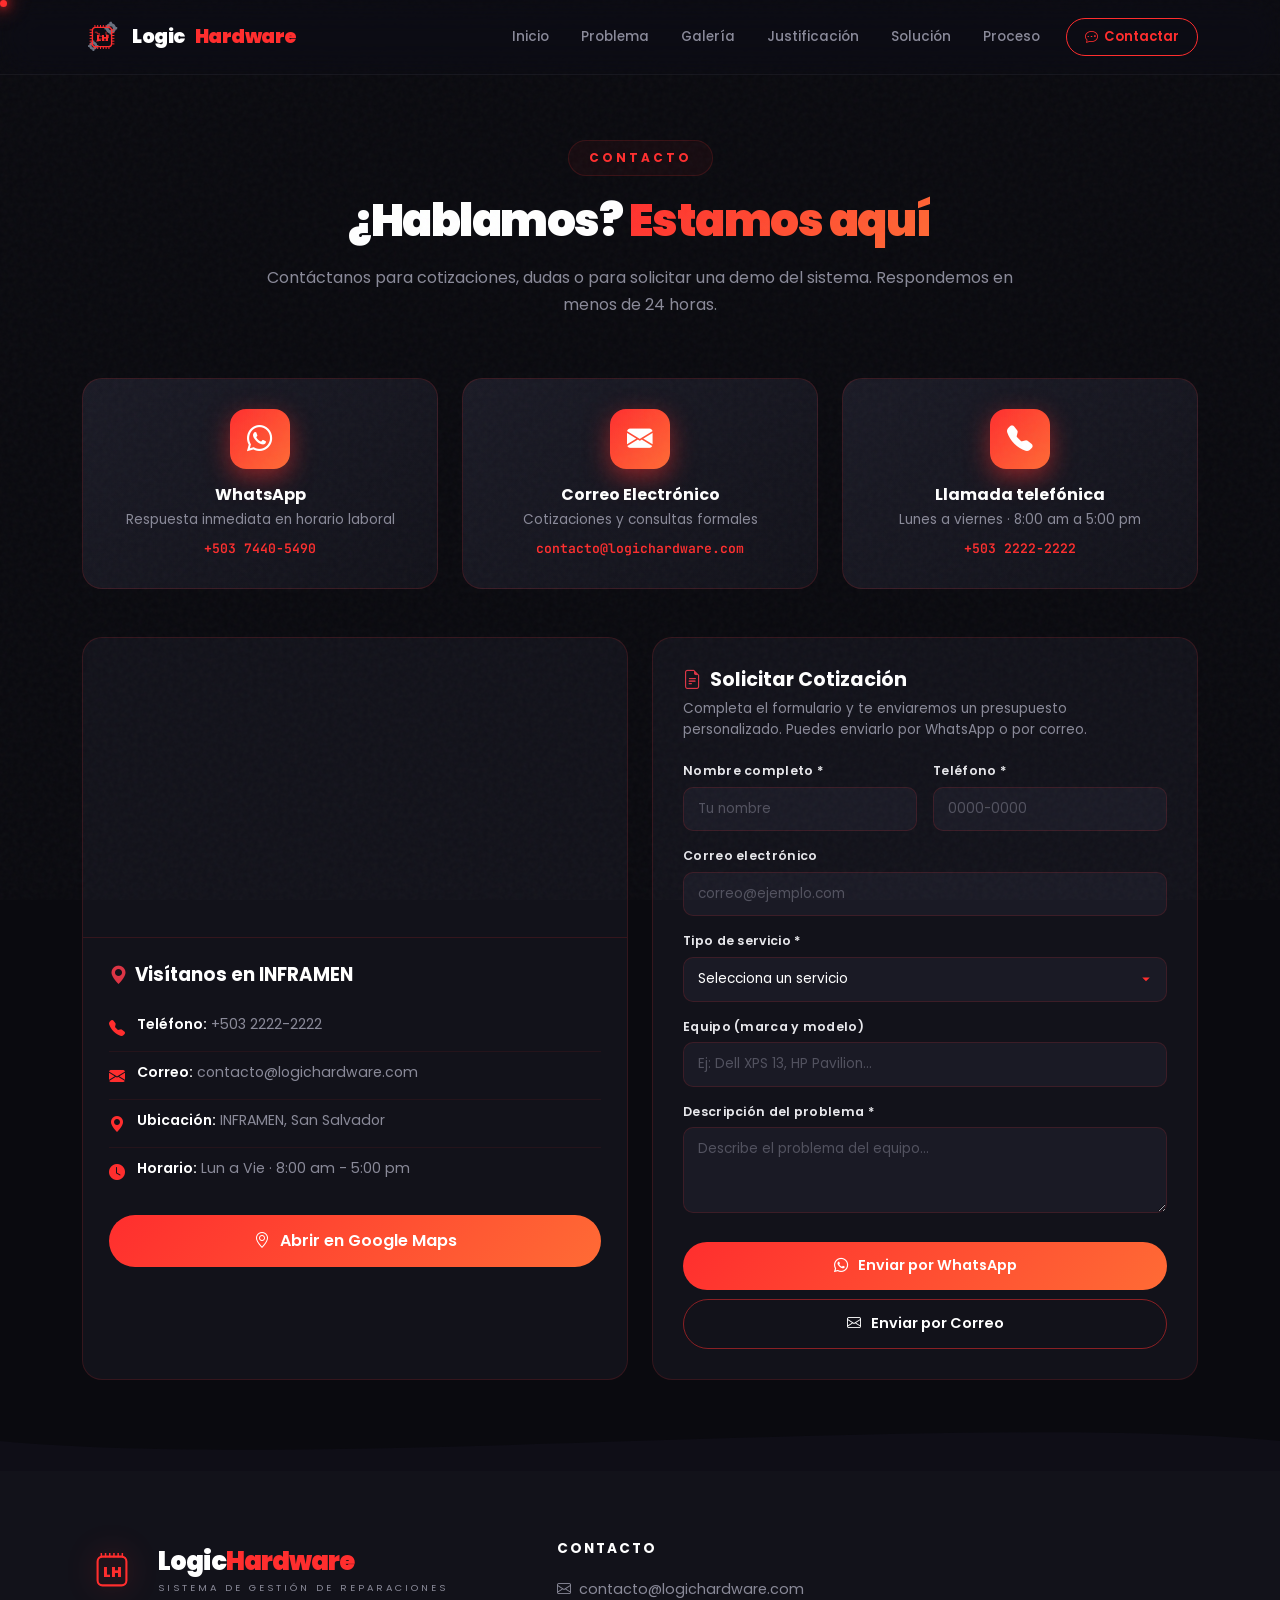
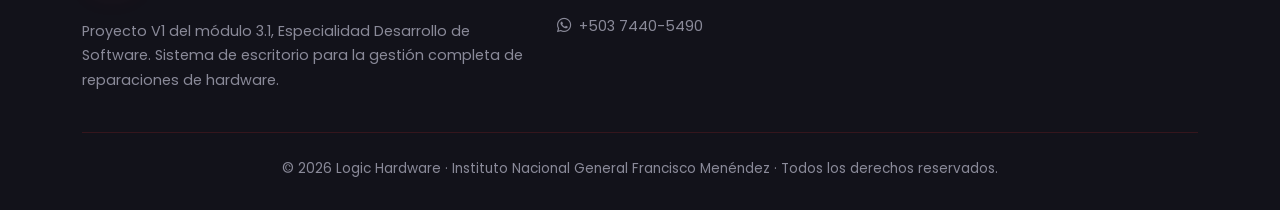
==== contacto.html @ 618adfdb "Add files via upload" ====
<!DOCTYPE html>
<html lang="es">
<head>
<meta charset="UTF-8">
<meta name="viewport" content="width=device-width, initial-scale=1.0">
<title>Contacto | Logic Hardware</title>
<link rel="icon" type="image/svg+xml" href="data:image/svg+xml,%3Csvg xmlns='http://www.w3.org/2000/svg' viewBox='0 0 100 100'%3E%3Crect width='100' height='100' rx='20' fill='%230a0a0f'/%3E%3Crect x='25' y='25' width='50' height='50' rx='8' fill='none' stroke='%23ff2e2e' stroke-width='3'/%3E%3Ctext x='50' y='58' text-anchor='middle' fill='%23ff2e2e' font-size='22' font-weight='900' font-family='Arial'%3ELH%3C/text%3E%3C/svg%3E">
<link href="https://cdn.jsdelivr.net/npm/bootstrap@5.3.3/dist/css/bootstrap.min.css" rel="stylesheet">
<link rel="stylesheet" href="https://cdn.jsdelivr.net/npm/bootstrap-icons@1.11.3/font/bootstrap-icons.css">
<link href="https://fonts.googleapis.com/css2?family=Poppins:wght@300;400;600;700;900&family=JetBrains+Mono:wght@400;700&display=swap" rel="stylesheet">
<link rel="stylesheet" href="style.css">
</head>
<body>

<div class="cursor-glow"></div><div class="cursor-dot"></div>
<div class="progress-bar-lh" id="progressBar"></div>
<div class="scroll-circle"><svg viewBox="0 0 50 50"><circle class="circle-bg" cx="25" cy="25" r="22"/><circle class="circle-progress" cx="25" cy="25" r="22"/></svg><div class="circle-text">0%</div></div>
<button class="back-to-top" aria-label="Volver arriba"><i class="bi bi-arrow-up"></i></button>

<!-- NAVBAR -->
<nav class="navbar navbar-expand-lg navbar-lh fixed-top" id="mainNav">
    <div class="container">
        <a class="navbar-brand" href="index.html">
            <svg class="logo-svg" viewBox="0 0 100 100">
                <g transform="translate(72,28)" fill="#6b7280"><circle cx="0" cy="0" r="13"/><rect x="-3" y="-16" width="6" height="6" rx="1"/><rect x="-3" y="10" width="6" height="6" rx="1"/><rect x="-16" y="-3" width="6" height="6" rx="1"/><rect x="10" y="-3" width="6" height="6" rx="1"/><circle cx="0" cy="0" r="5" fill="#12121a"/></g>
                <g transform="translate(28,72)" fill="#6b7280"><circle cx="0" cy="0" r="10"/><rect x="-2" y="-13" width="5" height="5" rx="1"/><rect x="-2" y="8" width="5" height="5" rx="1"/><rect x="-13" y="-2" width="5" height="5" rx="1"/><rect x="8" y="-2" width="5" height="5" rx="1"/><circle cx="0" cy="0" r="4" fill="#12121a"/></g>
                <rect x="26" y="26" width="48" height="48" rx="8" fill="none" stroke="#ff2e2e" stroke-width="3.5"/>
                <g fill="#ff2e2e"><rect x="31" y="20" width="2.5" height="7"/><rect x="38" y="20" width="2.5" height="7"/><rect x="45" y="20" width="2.5" height="7"/><rect x="52" y="20" width="2.5" height="7"/><rect x="59" y="20" width="2.5" height="7"/><rect x="66" y="20" width="2.5" height="7"/><rect x="31" y="73" width="2.5" height="7"/><rect x="38" y="73" width="2.5" height="7"/><rect x="45" y="73" width="2.5" height="7"/><rect x="52" y="73" width="2.5" height="7"/><rect x="59" y="73" width="2.5" height="7"/><rect x="66" y="73" width="2.5" height="7"/><rect x="19" y="31" width="7" height="2.5"/><rect x="19" y="38" width="7" height="2.5"/><rect x="19" y="45" width="7" height="2.5"/><rect x="19" y="52" width="7" height="2.5"/><rect x="19" y="59" width="7" height="2.5"/><rect x="19" y="66" width="7" height="2.5"/><rect x="74" y="31" width="7" height="2.5"/><rect x="74" y="38" width="7" height="2.5"/><rect x="74" y="45" width="7" height="2.5"/><rect x="74" y="52" width="7" height="2.5"/><rect x="74" y="59" width="7" height="2.5"/><rect x="74" y="66" width="7" height="2.5"/></g>
                <g stroke="#ff2e2e" stroke-width="1.8" fill="none" stroke-linecap="round"><path d="M 33 38 L 38 38 L 38 42 L 43 42"/><path d="M 43 42 L 43 48 L 50 48"/><path d="M 60 38 L 60 45 L 66 45 L 66 52"/><path d="M 36 60 L 42 60 L 42 55 L 48 55"/><path d="M 55 58 L 62 58 L 62 52"/></g>
                <text x="50" y="60" text-anchor="middle" fill="#ff2e2e" font-size="22" font-weight="900" font-family="Arial">LH</text>
            </svg>
            Logic<span>Hardware</span>
        </a>
        <button class="navbar-toggler border-0" type="button" data-bs-toggle="collapse" data-bs-target="#navMenu"><i class="bi bi-list text-white fs-3"></i></button>
        <div class="collapse navbar-collapse" id="navMenu">
            <ul class="navbar-nav ms-auto align-items-lg-center gap-1">
                <li class="nav-item"><a class="nav-link" href="index.html">Inicio</a></li>
                <li class="nav-item"><a class="nav-link" href="problema.html">Problema</a></li>
                <li class="nav-item"><a class="nav-link" href="galeria.html">Galería</a></li>
                <li class="nav-item"><a class="nav-link" href="justificacion.html">Justificación</a></li>
                <li class="nav-item"><a class="nav-link" href="solucion.html">Solución</a></li>
                <li class="nav-item"><a class="nav-link" href="proceso.html">Proceso</a></li>
                <li class="nav-item"><a class="nav-contact-btn active" href="contacto.html"><i class="bi bi-chat-dots"></i> Contactar</a></li>
            </ul>
        </div>
    </div>
</nav>

<!-- ================= CONTACTO ================= -->
<section class="section" id="contacto" style="padding-top: 60px;">
    <div class="container">
        <div class="section-header reveal">
            <span class="section-tag">Contacto</span>
            <h2 class="section-title">¿Hablamos? <span>Estamos aquí</span></h2>
            <p class="section-subtitle">Contáctanos para cotizaciones, dudas o para solicitar una demo del sistema. Respondemos en menos de 24 horas.</p>
        </div>

        <!-- Tarjetas de contacto -->
        <div class="row g-4 justify-content-center mb-5">
            <div class="col-md-6 col-lg-4 reveal">
                <a href="https://wa.me/50374405490?text=Hola,%20me%20interesa%20Logic%20Hardware" target="_blank" class="contact-card">
                    <div class="contact-icon"><i class="bi bi-whatsapp"></i></div>
                    <h5>WhatsApp</h5>
                    <p>Respuesta inmediata en horario laboral</p>
                    <div class="contact-value">+503 7440-5490</div>
                </a>
            </div>
            <div class="col-md-6 col-lg-4 reveal">
                <a href="mailto:contacto@logichardware.com?subject=Cotización%20Logic%20Hardware" class="contact-card">
                    <div class="contact-icon"><i class="bi bi-envelope-fill"></i></div>
                    <h5>Correo Electrónico</h5>
                    <p>Cotizaciones y consultas formales</p>
                    <div class="contact-value">contacto@logichardware.com</div>
                </a>
            </div>
            <div class="col-md-6 col-lg-4 reveal">
                <a href="tel:+50322222222" class="contact-card">
                    <div class="contact-icon"><i class="bi bi-telephone-fill"></i></div>
                    <h5>Llamada telefónica</h5>
                    <p>Lunes a viernes · 8:00 am a 5:00 pm</p>
                    <div class="contact-value">+503 2222-2222</div>
                </a>
            </div>
        </div>

        <!-- Mapa + Formulario -->
        <div class="row g-4">
            <!-- Mapa -->
            <div class="col-lg-6 reveal">
                <div class="map-card">
                    <div class="map-wrapper">
                        <iframe
                            src="https://maps.google.com/maps?q=INFRAMEN%20San%20Salvador&t=&z=16&ie=UTF8&iwloc=&output=embed"
                            loading="lazy"
                            referrerpolicy="no-referrer-when-downgrade"
                            title="Ubicación INFRAMEN">
                        </iframe>
                    </div>
                    <div class="map-info">
                        <h5><i class="bi bi-geo-alt-fill text-danger me-2"></i>Visítanos en INFRAMEN</h5>
                        <ul class="contact-info-list">
                            <li><i class="bi bi-telephone-fill"></i><span><strong>Teléfono:</strong> +503 2222-2222</span></li>
                            <li><i class="bi bi-envelope-fill"></i><span><strong>Correo:</strong> contacto@logichardware.com</span></li>
                            <li><i class="bi bi-geo-alt-fill"></i><span><strong>Ubicación:</strong> INFRAMEN, San Salvador</span></li>
                            <li><i class="bi bi-clock-fill"></i><span><strong>Horario:</strong> Lun a Vie · 8:00 am - 5:00 pm</span></li>
                        </ul>
                        <a href="https://maps.google.com/?q=INFRAMEN+San+Salvador" target="_blank" class="btn btn-lh-primary w-100 justify-content-center">
                            <i class="bi bi-geo-alt"></i> Abrir en Google Maps
                        </a>
                    </div>
                </div>
            </div>

            <!-- Formulario de cotización -->
            <div class="col-lg-6 reveal">
                <div class="quote-card">
                    <h5><i class="bi bi-file-earmark-text text-danger me-2"></i>Solicitar Cotización</h5>
                    <p class="quote-sub">Completa el formulario y te enviaremos un presupuesto personalizado. Puedes enviarlo por WhatsApp o por correo.</p>
                    <form id="quoteForm" class="quote-form" novalidate>
                        <div class="row g-3">
                            <div class="col-md-6">
                                <label for="qNombre">Nombre completo *</label>
                                <input type="text" id="qNombre" name="nombre" required placeholder="Tu nombre">
                            </div>
                            <div class="col-md-6">
                                <label for="qTel">Teléfono *</label>
                                <input type="tel" id="qTel" name="telefono" required placeholder="0000-0000">
                            </div>
                            <div class="col-12">
                                <label for="qCorreo">Correo electrónico</label>
                                <input type="email" id="qCorreo" name="correo" placeholder="correo@ejemplo.com">
                            </div>
                            <div class="col-12">
                                <label for="qServicio">Tipo de servicio *</label>
                                <select id="qServicio" name="servicio" required>
                                    <option value="">Selecciona un servicio</option>
                                    <option>Diagnóstico de equipo</option>
                                    <option>Reparación de laptop</option>
                                    <option>Reparación de PC de escritorio</option>
                                    <option>Mantenimiento preventivo</option>
                                    <option>Cambio de pieza / repuesto</option>
                                    <option>Recuperación de datos</option>
                                    <option>Instalación de software</option>
                                    <option>Otro</option>
                                </select>
                            </div>
                            <div class="col-12">
                                <label for="qEquipo">Equipo (marca y modelo)</label>
                                <input type="text" id="qEquipo" name="equipo" placeholder="Ej: Dell XPS 13, HP Pavilion...">
                            </div>
                            <div class="col-12">
                                <label for="qDesc">Descripción del problema *</label>
                                <textarea id="qDesc" name="descripcion" rows="3" required placeholder="Describe el problema del equipo..."></textarea>
                            </div>
                        </div>
                        <div class="quote-actions">
                            <button type="submit" class="btn btn-lh-primary justify-content-center">
                                <i class="bi bi-whatsapp"></i> Enviar por WhatsApp
                            </button>
                            <button type="button" class="btn btn-lh-outline justify-content-center" id="sendEmailBtn">
                                <i class="bi bi-envelope"></i> Enviar por Correo
                            </button>
                        </div>
                        <div class="form-success" id="formSuccess">
                            <i class="bi bi-check-circle-fill me-1"></i> ¡Abriendo tu aplicación para enviar la solicitud!
                        </div>
                    </form>
                </div>
            </div>
        </div>
    </div>
    <div class="section-divider">
        <svg viewBox="0 0 1440 60" preserveAspectRatio="none"><path fill="#0f0e17" d="M0,30 C360,60 1080,0 1440,30 L1440,60 L0,60 Z"/></svg>
    </div>
</section>

<!-- FOOTER -->
<footer>
    <div class="container">
        <div class="row g-4 mb-4">
            <div class="col-lg-5">
                <div class="footer-brand">
                    <svg viewBox="0 0 100 100"><rect x="26" y="26" width="48" height="48" rx="8" fill="none" stroke="#ff2e2e" stroke-width="3.5"/><g fill="#ff2e2e"><rect x="31" y="20" width="2.5" height="7"/><rect x="38" y="20" width="2.5" height="7"/><rect x="45" y="20" width="2.5" height="7"/><rect x="52" y="20" width="2.5" height="7"/><rect x="59" y="20" width="2.5" height="7"/><rect x="66" y="20" width="2.5" height="7"/></g><text x="50" y="60" text-anchor="middle" fill="#ff2e2e" font-size="22" font-weight="900" font-family="Arial">LH</text></svg>
                    <div><h4>Logic<span>Hardware</span></h4><div class="tagline">Sistema de Gestión de Reparaciones</div></div>
                </div>
                <p>Proyecto V1 del módulo 3.1, Especialidad Desarrollo de Software. Sistema de escritorio para la gestión completa de reparaciones de hardware.</p>
            </div>
            <div class="col-lg-3 col-md-6">
                <h6>Contacto</h6>
                <ul>
                    <li><i class="bi bi-envelope me-2"></i><a href="mailto:contacto@logichardware.com">contacto@logichardware.com</a></li>
                    <li><i class="bi bi-whatsapp me-2"></i><a href="https://wa.me/50374405490" target="_blank">+503 7440-5490</a></li>
                </ul>
            </div>
        </div>
        <div class="footer-bottom">© 2026 Logic Hardware · Instituto Nacional General Francisco Menéndez · Todos los derechos reservados.</div>
    </div>
</footer>

<script src="https://cdn.jsdelivr.net/npm/bootstrap@5.3.3/dist/js/bootstrap.bundle.min.js"></script>
<script src="script.js"></script>
</body>
</html>
---- style.css ----
/* ============ VARIABLES ============ */
:root {
    --lh-red: #ff2e2e;
    --lh-orange: #ff6b35;
    --lh-dark: #0a0a0f;
    --lh-dark-2: #12121a;
    --lh-dark-3: #1a1a25;
    --lh-text: #e8e8ec;
    --lh-text-dim: #8a8a99;
    --lh-border: rgba(255, 46, 46, .15);
}
* { font-family: 'Poppins', sans-serif; box-sizing: border-box; }
html { scroll-behavior: smooth; }
body {
    background-color: var(--lh-dark);
    color: var(--lh-text);
    overflow-x: hidden;
    padding-top: 80px;
    margin: 0;
    cursor: none;
}
::-webkit-scrollbar { width: 10px; }
::-webkit-scrollbar-track { background: var(--lh-dark); }
::-webkit-scrollbar-thumb { background: var(--lh-red); border-radius: 10px; }

body::after {
    content: '';
    position: fixed;
    inset: 0;
    pointer-events: none;
    z-index: 1;
    opacity: .035;
    background-image: url("data:image/svg+xml,%3Csvg viewBox='0 0 200 200' xmlns='http://www.w3.org/2000/svg'%3E%3Cfilter id='n'%3E%3CfeTurbulence type='fractalNoise' baseFrequency='0.9' numOctaves='4'/%3E%3C/filter%3E%3Crect width='100%25' height='100%25' filter='url(%23n)'/%3E%3C/svg%3E");
}

/* ============ CURSOR ============ */
.cursor-dot, .cursor-glow {
    position: fixed; top: 0; left: 0;
    pointer-events: none; z-index: 9999;
    border-radius: 50%; will-change: transform;
}
.cursor-dot { width: 7px; height: 7px; background: var(--lh-red); box-shadow: 0 0 10px var(--lh-red); }
.cursor-glow {
    width: 40px; height: 40px;
    background: radial-gradient(circle, rgba(255,46,46,.35), transparent 70%);
    filter: blur(8px);
    transition: transform .12s ease-out, width .3s, height .3s;
}
@media (max-width: 991px) { body { cursor: auto; } .cursor-dot, .cursor-glow { display: none; } }

/* ============ PRELOADER ============ */
.preloader {
    position: fixed; inset: 0;
    background: var(--lh-dark);
    z-index: 10000;
    display: flex; flex-direction: column;
    align-items: center; justify-content: center;
    transition: opacity .4s, visibility .4s;
}
.preloader.hidden { opacity: 0; visibility: hidden; }
.preloader-logo {
    width: 90px; height: 90px; margin-bottom: 24px;
    animation: preloaderPulse 1.5s ease-in-out infinite;
    filter: drop-shadow(0 0 20px rgba(255,46,46,.6));
}
@keyframes preloaderPulse { 0%,100% { transform: scale(1); } 50% { transform: scale(1.08); } }
.preloader-bar {
    width: 220px; height: 3px;
    background: rgba(255,255,255,.08);
    border-radius: 3px; overflow: hidden; position: relative;
}
.preloader-bar::after {
    content: ''; position: absolute; height: 100%; width: 45%;
    background: linear-gradient(90deg, var(--lh-red), var(--lh-orange));
    border-radius: 3px;
    animation: preloaderFill 1.4s ease-in-out infinite;
    box-shadow: 0 0 20px var(--lh-red);
}
@keyframes preloaderFill { 0% { transform: translateX(-100%); } 100% { transform: translateX(250%); } }
.preloader-text {
    color: var(--lh-text-dim); font-size: .7rem;
    letter-spacing: 4px; text-transform: uppercase;
    margin-top: 22px; font-weight: 500;
}

/* ============ BACK TO TOP ============ */
.back-to-top {
    position: fixed; bottom: 30px; right: 30px;
    width: 52px; height: 52px; border-radius: 50%;
    background: linear-gradient(135deg, var(--lh-red), var(--lh-orange));
    color: #fff; border: none;
    display: flex; align-items: center; justify-content: center;
    font-size: 1.2rem;
    opacity: 0; visibility: hidden; transform: translateY(20px);
    transition: all .4s cubic-bezier(.4, 0, .2, 1);
    z-index: 900;
    box-shadow: 0 10px 30px rgba(255, 46, 46, .5);
}
.back-to-top.visible { opacity: 1; visibility: visible; transform: translateY(0); }
.back-to-top:hover { transform: translateY(-5px) scale(1.1); box-shadow: 0 15px 40px rgba(255, 46, 46, .8); }

/* ============ SCROLL CIRCLE ============ */
.scroll-circle {
    position: fixed; bottom: 30px; right: 100px;
    width: 52px; height: 52px;
    z-index: 900; opacity: 0; transition: opacity .4s;
    pointer-events: none;
}
.scroll-circle.visible { opacity: 1; }
.scroll-circle svg { transform: rotate(-90deg); width: 100%; height: 100%; }
.scroll-circle .circle-bg { fill: none; stroke: rgba(255, 46, 46, .18); stroke-width: 3; }
.scroll-circle .circle-progress {
    fill: none; stroke: var(--lh-red); stroke-width: 3;
    stroke-linecap: round;
    filter: drop-shadow(0 0 4px var(--lh-red));
    transition: stroke-dashoffset .1s;
}
.scroll-circle .circle-text {
    position: absolute; inset: 0;
    display: flex; align-items: center; justify-content: center;
    font-size: .62rem; font-weight: 700; color: var(--lh-red);
}

/* ============ PROGRESS BAR TOP ============ */
.progress-bar-lh {
    position: fixed; top: 0; left: 0; height: 3px;
    background: linear-gradient(90deg, var(--lh-red), var(--lh-orange));
    z-index: 2000; width: 0%;
    transition: width .1s;
    box-shadow: 0 0 15px var(--lh-red);
}

/* ============ NAVBAR ============ */
.navbar-lh {
    background: rgba(18, 18, 26, 0.15) !important;
    backdrop-filter: blur(18px) saturate(180%);
    -webkit-backdrop-filter: blur(18px) saturate(180%);
    border-bottom: 1px solid rgba(255, 255, 255, 0.05);
    padding: 12px 0;
    transition: all 0.3s ease;
}
.navbar-lh.scrolled {
    background: rgba(10, 10, 15, 0.55) !important;
    backdrop-filter: blur(24px) saturate(200%);
    -webkit-backdrop-filter: blur(24px) saturate(200%);
    box-shadow: 0 10px 40px rgba(255, 46, 46, 0.15);
    border-bottom: 1px solid rgba(255, 46, 46, 0.2);
}
.navbar-brand {
    color: #fff !important; font-weight: 900; font-size: 1.2rem;
    letter-spacing: -.5px;
    display: flex; align-items: center; gap: 10px;
    white-space: nowrap; text-decoration: none;
}
.navbar-brand span { color: var(--lh-red); }
.navbar-brand .logo-svg { width: 40px; height: 40px; flex-shrink: 0; }
.navbar-lh .navbar-nav { align-items: center; }
.navbar-lh .nav-link {
    color: var(--lh-text-dim) !important;
    font-weight: 500; font-size: .85rem;
    padding: 8px 14px !important;
    border-radius: 20px;
    transition: all .3s; white-space: nowrap;
    line-height: 1.2; text-decoration: none;
}
.navbar-lh .nav-link:hover,
.navbar-lh .nav-link.active { color: #fff !important; background: var(--lh-red); }
.nav-contact-btn {
    background: transparent;
    color: var(--lh-red) !important;
    border: 1.5px solid var(--lh-red);
    padding: 8px 18px;
    border-radius: 50px;
    font-weight: 600;
    font-size: .82rem;
    transition: all .3s;
    text-decoration: none;
    display: inline-flex;
    align-items: center;
    gap: 6px;
    white-space: nowrap;
    margin-left: 8px;
}
.nav-contact-btn:hover { background: var(--lh-red); color: #fff !important; }

/* ============ BOTONES ============ */
.btn-lh-primary {
    background: linear-gradient(135deg, var(--lh-red), var(--lh-orange));
    color: #fff; border: none;
    padding: 14px 32px; border-radius: 50px;
    font-weight: 600; font-size: 1rem;
    transition: all .3s;
    display: inline-flex; align-items: center; gap: 10px;
    text-decoration: none; will-change: transform;
}
.btn-lh-primary:hover { box-shadow: 0 15px 40px rgba(255, 46, 46, .5); color: #fff; }
.btn-lh-outline {
    background: transparent; color: #fff;
    border: 1.5px solid rgba(255, 46, 46, .5);
    padding: 14px 32px; border-radius: 50px;
    font-weight: 600; font-size: 1rem;
    transition: all .3s;
    display: inline-flex; align-items: center; gap: 10px;
    text-decoration: none; will-change: transform;
}
.btn-lh-outline:hover { background: rgba(255, 46, 46, .1); border-color: var(--lh-red); color: #fff; }
.btn-lh-sm {
    background: rgba(255, 46, 46, .1);
    color: var(--lh-red);
    border: 1px solid var(--lh-border);
    padding: 10px 22px;
    border-radius: 50px;
    font-weight: 600; font-size: .85rem;
    transition: all .3s;
    display: inline-flex; align-items: center; gap: 8px;
    text-decoration: none;
}
.btn-lh-sm:hover { background: var(--lh-red); color: #fff; border-color: var(--lh-red); }

/* ============ HERO ============ */
.hero {
    min-height: 90vh;
    display: flex; align-items: center;
    position: relative;
    padding: 100px 0 80px;
    overflow: hidden;
    background:
        linear-gradient(135deg, rgba(10,10,15,.94) 0%, rgba(26,26,37,.90) 50%, rgba(15,14,23,.96) 100%),
        url('https://images.unsplash.com/photo-1518770660439-4636190af475?w=1920&q=80') center/cover no-repeat;
}
.hero::before {
    content: ''; position: absolute; inset: 0;
    background-image:
        linear-gradient(rgba(255,46,46,.05) 1px, transparent 1px),
        linear-gradient(90deg, rgba(255,46,46,.05) 1px, transparent 1px);
    background-size: 60px 60px; pointer-events: none;
}
.hero-bg-glow {
    position: absolute; width: 600px; height: 600px;
    border-radius: 50%; filter: blur(80px); pointer-events: none;
}
.hero-bg-glow.one { top: -200px; left: -200px; background: radial-gradient(circle, rgba(255,46,46,.25), transparent 70%); }
.hero-bg-glow.two { bottom: -200px; right: -200px; background: radial-gradient(circle, rgba(255,107,53,.15), transparent 70%); }
.hero-content { position: relative; z-index: 2; }
.hero-badge {
    display: inline-flex; align-items: center; gap: 8px;
    color: var(--lh-red); font-size: .78rem; font-weight: 700;
    letter-spacing: 2.5px; text-transform: uppercase;
    padding: 10px 22px;
    border: 1px solid var(--lh-border);
    border-radius: 30px;
    background: rgba(255, 46, 46, .08);
    margin-bottom: 30px;
}
.hero-badge::before {
    content: ''; width: 8px; height: 8px;
    background: var(--lh-red); border-radius: 50%;
    animation: pulseDot 2s infinite; flex-shrink: 0;
}
@keyframes pulseDot {
    0%,100% { transform: scale(1); box-shadow: 0 0 20px var(--lh-red); }
    50% { transform: scale(1.3); box-shadow: 0 0 30px var(--lh-red); }
}
.hero h1 {
    font-size: clamp(2.2rem, 5vw, 4rem);
    font-weight: 900; line-height: 1.08;
    letter-spacing: -2px; color: #fff; margin-bottom: 26px;
}
.hero h1 .text-gradient {
    background: linear-gradient(135deg, #ff2e2e, #ff6b35, #ff2e2e);
    background-size: 200% 200%;
    -webkit-background-clip: text;
    -webkit-text-fill-color: transparent;
    background-clip: text;
    animation: gradientShift 4s ease infinite;
}
@keyframes gradientShift { 0%,100% { background-position: 0% 50%; } 50% { background-position: 100% 50%; } }
.hero p.lead {
    color: var(--lh-text-dim); font-size: 1.1rem;
    max-width: 780px; margin: 0 auto 40px; line-height: 1.7;
}
.hero-stats {
    display: grid; grid-template-columns: repeat(3, 1fr);
    gap: 20px; margin: 0 auto 40px; max-width: 620px;
}
.hero-stat {
    background: rgba(18, 18, 26, .8);
    backdrop-filter: blur(10px);
    border: 1px solid var(--lh-border);
    border-radius: 18px; padding: 26px 18px;
    transition: all .4s; text-align: center;
}
.hero-stat:hover { border-color: var(--lh-red); transform: translateY(-5px); box-shadow: 0 15px 40px rgba(255, 46, 46, .2); }
.hero-stat .num { font-size: 2.2rem; font-weight: 900; color: var(--lh-red); line-height: 1; margin-bottom: 6px; }
.hero-stat .lbl { font-size: .8rem; color: var(--lh-text-dim); font-weight: 500; }

/* ============ SECTION ============ */
.section { padding: 90px 0; position: relative; }
.section-header { text-align: center; margin-bottom: 60px; }
.section-tag {
    display: inline-block; color: var(--lh-red);
    font-size: .75rem; font-weight: 700;
    letter-spacing: 3px; text-transform: uppercase;
    padding: 8px 20px;
    border: 1px solid var(--lh-border);
    border-radius: 20px;
    background: rgba(255, 46, 46, .05);
    margin-bottom: 18px;
}
.section-title {
    font-size: clamp(1.8rem, 4vw, 2.8rem);
    font-weight: 900; color: #fff;
    letter-spacing: -1.5px; margin-bottom: 16px;
}
.section-title span {
    background: linear-gradient(135deg, var(--lh-red), var(--lh-orange));
    -webkit-background-clip: text;
    -webkit-text-fill-color: transparent;
    background-clip: text;
}
.section-subtitle { color: var(--lh-text-dim); max-width: 750px; margin: 0 auto; font-size: 1rem; line-height: 1.7; }

/* ============ SVG DIVIDER ============ */
.section-divider {
    position: absolute; bottom: -1px; left: 0; right: 0;
    line-height: 0; z-index: 2; pointer-events: none;
}
.section-divider svg { width: 100%; height: 60px; display: block; }

/* ============ CARDS BASE ============ */
.lh-card, .prob-card, .justif-card, .benefit-card, .process-step, .tech-item, .gallery-item, .contact-card, .mockup-card {
    will-change: transform;
    transform-style: preserve-3d;
    transition: transform .4s cubic-bezier(.4, 0, .2, 1), border-color .4s, box-shadow .4s;
}
.lh-card {
    background: var(--lh-dark-2);
    border: 1px solid var(--lh-border);
    border-radius: 20px; padding: 26px;
    height: 100%; position: relative; overflow: hidden;
}
.lh-card::before {
    content: ''; position: absolute; top: 0; left: 0;
    width: 100%; height: 3px;
    background: linear-gradient(90deg, var(--lh-red), var(--lh-orange));
    transform: scaleX(0); transform-origin: left;
    transition: transform .4s;
}
.lh-card:hover::before { transform: scaleX(1); }
.lh-card:hover { border-color: rgba(255, 46, 46, .4); box-shadow: 0 20px 50px rgba(255, 46, 46, .15); }
.lh-card h5 { color: #fff; font-weight: 700; font-size: 1.05rem; margin-bottom: 10px; }
.lh-card p { color: var(--lh-text-dim); font-size: .88rem; line-height: 1.6; margin-bottom: 0; }

/* ============ PROBLEMA ============ */
.prob-card {
    background: linear-gradient(145deg, var(--lh-dark-3), var(--lh-dark-2));
    border: 1px solid var(--lh-border);
    border-radius: 20px; overflow: hidden;
    height: 100%; display: flex; flex-direction: column;
}
.prob-card:hover { border-color: var(--lh-red); box-shadow: 0 20px 50px rgba(255, 46, 46, .25); }
.prob-card .prob-img { width: 100%; height: 200px; overflow: hidden; position: relative; background: var(--lh-dark-3); flex-shrink: 0; }
.prob-card .prob-img img { width: 100%; height: 100%; object-fit: cover; transition: transform .7s; filter: brightness(.7) saturate(.9); }
.prob-card:hover .prob-img img { transform: scale(1.12); filter: brightness(.9) saturate(1.1); }
.prob-card .prob-img::after { content: ''; position: absolute; inset: 0; background: linear-gradient(to bottom, rgba(18,18,26,.3) 0%, transparent 30%, rgba(18,18,26,.9) 100%); pointer-events: none; z-index: 1; }
.prob-card .prob-icon-float {
    position: absolute; bottom: 16px; left: 20px;
    width: 48px; height: 48px; border-radius: 14px;
    background: linear-gradient(135deg, var(--lh-red), var(--lh-orange));
    display: flex; align-items: center; justify-content: center;
    color: #fff; font-size: 1.3rem;
    box-shadow: 0 8px 25px rgba(255, 46, 46, .6);
    z-index: 3;
}
.prob-card .prob-num {
    position: absolute; top: 16px; right: 22px;
    font-size: 2.6rem; font-weight: 900;
    color: rgba(255, 255, 255, .35); line-height: 1; z-index: 3;
    text-shadow: 0 2px 20px rgba(0,0,0,.6);
    transition: color .4s;
}
.prob-card:hover .prob-num { color: rgba(255, 46, 46, .8); }
.prob-card .prob-body { padding: 24px 26px 28px; flex-grow: 1; }
.prob-card h5 { color: #fff; font-size: 1.1rem; font-weight: 700; margin-bottom: 10px; }
.prob-card p { color: var(--lh-text-dim); font-size: .88rem; margin-bottom: 0; line-height: 1.6; }

/* ============ GALERÍA ============ */
.gallery-item {
    position: relative; border-radius: 20px; overflow: hidden;
    border: 1px solid var(--lh-border);
    aspect-ratio: 4/3;
    box-shadow: 0 15px 40px rgba(0,0,0,.5);
}
.gallery-item img { width: 100%; height: 100%; object-fit: cover; transition: transform .8s; filter: brightness(.75) saturate(1.1); }
.gallery-item:hover { border-color: var(--lh-red); box-shadow: 0 25px 60px rgba(255,46,46,.3); }
.gallery-item:hover img { transform: scale(1.12); filter: brightness(1) saturate(1.2); }
.gallery-overlay {
    position: absolute; left: 0; right: 0; bottom: 0;
    padding: 24px;
    background: linear-gradient(to top, rgba(10,10,15,.95) 0%, rgba(10,10,15,.6) 60%, transparent 100%);
    transform: translateY(20%); transition: transform .5s;
    z-index: 2;
}
.gallery-item:hover .gallery-overlay { transform: translateY(0); }
.gallery-overlay i { color: var(--lh-red); font-size: 1.8rem; display: block; margin-bottom: 8px; }
.gallery-overlay h6 { color: #fff; font-weight: 700; font-size: 1rem; margin-bottom: 4px; }
.gallery-overlay p { color: var(--lh-text-dim); font-size: .82rem; margin: 0; }

/* ============ MOCKUP CARDS ============ */
.mockup-card {
    position: relative;
    border-radius: 20px;
    overflow: hidden;
    border: 1px solid var(--lh-border);
    background: var(--lh-dark-3);
    aspect-ratio: 16/10;
    box-shadow: 0 15px 40px rgba(0,0,0,.5);
    cursor: pointer;
}
.mockup-card:hover { border-color: var(--lh-red); box-shadow: 0 25px 60px rgba(255,46,46,.3); }
.mockup-window {
    position: absolute;
    inset: 12px;
    background: #0d0d14;
    border-radius: 10px;
    border: 1px solid rgba(255,255,255,.08);
    overflow: hidden;
    display: flex;
    flex-direction: column;
}
.mockup-titlebar {
    background: #1a1a25;
    height: 28px;
    display: flex;
    align-items: center;
    padding: 0 10px;
    gap: 6px;
    border-bottom: 1px solid rgba(255,255,255,.05);
    flex-shrink: 0;
}
.mockup-titlebar .dot { width: 10px; height: 10px; border-radius: 50%; }
.mockup-titlebar .dot.red { background: #ff5f56; }
.mockup-titlebar .dot.yellow { background: #ffbd2e; }
.mockup-titlebar .dot.green { background: #27c93f; }
.mockup-titlebar .ttl { color: #8a8a99; font-size: .55rem; margin-left: 6px; font-weight: 500; }
.mockup-body { flex: 1; display: flex; overflow: hidden; }
.mockup-sidebar {
    width: 26%;
    background: #12121a;
    border-right: 1px solid rgba(255,255,255,.05);
    padding: 8px 6px;
    display: flex;
    flex-direction: column;
    gap: 4px;
    flex-shrink: 0;
}
.mockup-sidebar .sb-logo {
    font-size: .5rem; color: var(--lh-red); font-weight: 900;
    text-align: center; padding: 4px 0 6px;
    border-bottom: 1px solid rgba(255,255,255,.05); margin-bottom: 4px;
}
.mockup-sidebar .sb-item {
    background: rgba(255,255,255,.03);
    color: #8a8a99; font-size: .45rem;
    padding: 5px 6px; border-radius: 4px; font-weight: 500;
}
.mockup-sidebar .sb-item.active { background: var(--lh-red); color: #fff; }
.mockup-main { flex: 1; padding: 8px; display: flex; flex-direction: column; gap: 5px; overflow: hidden; }
.mockup-h { color: #fff; font-size: .55rem; font-weight: 700; letter-spacing: .5px; }
.mockup-table {
    background: rgba(255,255,255,.02);
    border: 1px solid rgba(255,255,255,.05);
    border-radius: 4px; overflow: hidden;
}
.mockup-row {
    display: grid; grid-template-columns: 1fr 1fr 1fr;
    gap: 4px; padding: 4px 5px;
    font-size: .4rem; color: #8a8a99;
    border-bottom: 1px solid rgba(255,255,255,.03);
}
.mockup-row:last-child { border-bottom: none; }
.mockup-row.head { background: rgba(255,46,46,.1); color: var(--lh-red); font-weight: 700; }
.mockup-badge {
    display: inline-block;
    background: rgba(39, 201, 63, .2); color: #27c93f;
    padding: 1px 4px; border-radius: 3px;
    font-size: .38rem; font-weight: 700;
}
.mockup-badge.red { background: rgba(255,46,46,.2); color: var(--lh-red); }
.mockup-badge.orange { background: rgba(255,189,46,.2); color: #ffbd2e; }
.mockup-btn {
    background: var(--lh-red); color: #fff;
    font-size: .42rem; padding: 3px 6px;
    border-radius: 3px; text-align: center;
    display: inline-block; font-weight: 700; align-self: flex-start;
}
.mockup-stat-grid { display: grid; grid-template-columns: repeat(3, 1fr); gap: 4px; }
.mockup-stat-box {
    background: rgba(255,46,46,.08);
    border: 1px solid rgba(255,46,46,.2);
    border-radius: 4px; padding: 5px 3px; text-align: center;
}
.mockup-stat-box .n { color: var(--lh-red); font-size: .65rem; font-weight: 900; }
.mockup-stat-box .l { color: #8a8a99; font-size: .35rem; }
.mockup-label {
    position: absolute; bottom: 8px; left: 20px; z-index: 3;
    background: rgba(10,10,15,.85); backdrop-filter: blur(6px);
    color: #fff; font-size: .6rem; font-weight: 700;
    padding: 4px 10px; border-radius: 20px;
    border: 1px solid var(--lh-border);
}
.mockup-label i { color: var(--lh-red); margin-right: 4px; }

/* ============ CONTACTO ============ */
.contact-card {
    background: linear-gradient(145deg, var(--lh-dark-3), var(--lh-dark-2));
    border: 1px solid var(--lh-border);
    border-radius: 20px;
    padding: 30px 26px;
    height: 100%;
    text-align: center;
    text-decoration: none;
    color: inherit;
    display: flex;
    flex-direction: column;
    align-items: center;
    transition: all .4s;
}
.contact-card:hover {
    border-color: var(--lh-red);
    transform: translateY(-6px);
    box-shadow: 0 20px 50px rgba(255, 46, 46, .25);
    color: inherit;
}
.contact-card .contact-icon {
    width: 60px; height: 60px; border-radius: 16px;
    background: linear-gradient(135deg, var(--lh-red), var(--lh-orange));
    display: flex; align-items: center; justify-content: center;
    color: #fff; font-size: 1.6rem;
    margin-bottom: 16px;
    box-shadow: 0 8px 25px rgba(255, 46, 46, .5);
}
.contact-card h5 { color: #fff; font-size: 1rem; font-weight: 700; margin-bottom: 6px; }
.contact-card p { color: var(--lh-text-dim); font-size: .85rem; margin: 0; }
.contact-card .contact-value {
    color: var(--lh-red); font-weight: 600; font-size: .82rem;
    margin-top: 8px; font-family: 'JetBrains Mono', monospace;
}

/* ============ MAP + QUOTE FORM ============ */
.map-card {
    background: var(--lh-dark-2);
    border: 1px solid var(--lh-border);
    border-radius: 20px;
    overflow: hidden;
    height: 100%;
    display: flex;
    flex-direction: column;
}
.map-wrapper {
    position: relative;
    width: 100%;
    height: 300px;
    overflow: hidden;
    border-bottom: 1px solid var(--lh-border);
}
.map-wrapper iframe {
    width: 100%;
    height: 100%;
    border: 0;
    filter: invert(90%) hue-rotate(180deg) contrast(90%) brightness(95%);
    transition: filter .4s;
}
.map-card:hover .map-wrapper iframe {
    filter: invert(85%) hue-rotate(180deg) contrast(95%) brightness(100%);
}
.map-info { padding: 26px; }
.map-info h5 {
    color: #fff; font-weight: 700; font-size: 1.15rem;
    margin-bottom: 18px;
}
.contact-info-list {
    list-style: none; padding: 0; margin: 0 0 20px;
}
.contact-info-list li {
    display: flex; align-items: flex-start; gap: 12px;
    color: var(--lh-text-dim); font-size: .88rem;
    padding: 10px 0;
    border-bottom: 1px solid rgba(255,46,46,.08);
}
.contact-info-list li:last-child { border-bottom: none; }
.contact-info-list li i {
    color: var(--lh-red); font-size: 1rem;
    margin-top: 3px; flex-shrink: 0;
}
.contact-info-list li strong { color: #fff; font-weight: 600; }

.quote-card {
    background: var(--lh-dark-2);
    border: 1px solid var(--lh-border);
    border-radius: 20px;
    padding: 30px;
    height: 100%;
}
.quote-card h5 {
    color: #fff; font-weight: 700; font-size: 1.2rem;
    margin-bottom: 8px;
}
.quote-sub {
    color: var(--lh-text-dim); font-size: .85rem;
    margin-bottom: 22px;
}
.quote-form label {
    display: block;
    color: var(--lh-text);
    font-size: .78rem;
    font-weight: 600;
    margin-bottom: 6px;
    letter-spacing: .3px;
}
.quote-form input,
.quote-form select,
.quote-form textarea {
    width: 100%;
    background: var(--lh-dark-3);
    border: 1px solid var(--lh-border);
    color: #fff;
    padding: 11px 14px;
    border-radius: 10px;
    font-size: .85rem;
    font-family: inherit;
    transition: all .3s;
    outline: none;
}
.quote-form input:focus,
.quote-form select:focus,
.quote-form textarea:focus {
    border-color: var(--lh-red);
    box-shadow: 0 0 0 3px rgba(255,46,46,.15);
}
.quote-form input::placeholder,
.quote-form textarea::placeholder { color: rgba(138,138,153,.5); }
.quote-form select {
    appearance: none;
    -webkit-appearance: none;
    background-image: url("data:image/svg+xml,%3Csvg xmlns='http://www.w3.org/2000/svg' width='12' height='12' viewBox='0 0 16 16'%3E%3Cpath fill='%23ff2e2e' d='M8 11L3 6h10z'/%3E%3C/svg%3E");
    background-repeat: no-repeat;
    background-position: right 14px center;
    padding-right: 34px;
    cursor: pointer;
}
.quote-form select option { background: var(--lh-dark-3); color: #fff; }
.quote-form textarea { resize: vertical; min-height: 80px; }
.quote-actions {
    display: flex; flex-direction: column; gap: 10px;
    margin-top: 22px;
}
.quote-actions .btn-lh-primary,
.quote-actions .btn-lh-outline {
    justify-content: center;
    padding: 13px 22px;
    font-size: .9rem;
    width: 100%;
}
.form-success {
    display: none;
    background: rgba(39,201,63,.1);
    border: 1px solid rgba(39,201,63,.3);
    color: #27c93f;
    padding: 12px 16px;
    border-radius: 10px;
    font-size: .85rem;
    margin-top: 14px;
    text-align: center;
}
.form-success.show { display: block; }

/* ============ REQUISITOS ============ */
.req-item {
    display: flex; align-items: center; gap: 14px;
    background: var(--lh-dark-2);
    border: 1px solid var(--lh-border);
    border-radius: 14px;
    padding: 16px 20px;
    transition: all .3s;
    margin-bottom: 10px;
}
.req-item:hover { border-color: var(--lh-red); transform: translateX(6px); }
.req-item .req-icon {
    width: 42px; height: 42px; border-radius: 12px;
    background: linear-gradient(135deg, rgba(255,46,46,.15), rgba(255,107,53,.08));
    border: 1px solid var(--lh-border);
    display: flex; align-items: center; justify-content: center;
    color: var(--lh-red); font-size: 1.1rem; flex-shrink: 0;
}
.req-item .req-text { flex: 1; }
.req-item .req-text h6 { color: #fff; font-size: .92rem; font-weight: 700; margin-bottom: 2px; }
.req-item .req-text p { color: var(--lh-text-dim); font-size: .78rem; margin: 0; }
.req-item .req-badge {
    background: rgba(255, 46, 46, .15);
    color: var(--lh-red);
    border: 1px solid var(--lh-border);
    padding: 4px 10px;
    border-radius: 20px;
    font-size: .7rem; font-weight: 600; white-space: nowrap;
}

/* ============ RESUMEN CARDS ============ */
.summary-card {
    background: linear-gradient(145deg, var(--lh-dark-3), var(--lh-dark-2));
    border: 1px solid var(--lh-border);
    border-radius: 20px;
    overflow: hidden;
    height: 100%;
    display: flex;
    flex-direction: column;
    transition: all .4s;
}
.summary-card:hover { border-color: var(--lh-red); box-shadow: 0 20px 50px rgba(255, 46, 46, .25); }
.summary-card .summary-img {
    width: 100%; height: 180px; overflow: hidden; position: relative; flex-shrink: 0;
}
.summary-card .summary-img img { width: 100%; height: 100%; object-fit: cover; transition: transform .7s; filter: brightness(.65) saturate(1.1); }
.summary-card:hover .summary-img img { transform: scale(1.1); filter: brightness(.85) saturate(1.2); }
.summary-card .summary-img::after { content: ''; position: absolute; inset: 0; background: linear-gradient(to bottom, rgba(18,18,26,.2) 0%, transparent 30%, rgba(18,18,26,.95) 100%); pointer-events: none; z-index: 1; }
.summary-card .summary-icon-float {
    position: absolute; bottom: 14px; left: 20px;
    width: 46px; height: 46px; border-radius: 13px;
    background: linear-gradient(135deg, var(--lh-red), var(--lh-orange));
    display: flex; align-items: center; justify-content: center;
    color: #fff; font-size: 1.2rem;
    box-shadow: 0 8px 25px rgba(255, 46, 46, .6);
    z-index: 3;
}
.summary-card .summary-num {
    position: absolute; top: 14px; right: 20px;
    font-size: 2.2rem; font-weight: 900;
    color: rgba(255, 255, 255, .35);
    line-height: 1; z-index: 3;
}
.summary-card .summary-body { padding: 22px 24px 24px; flex-grow: 1; display: flex; flex-direction: column; }
.summary-card h5 { color: #fff; font-size: 1.05rem; font-weight: 700; margin-bottom: 10px; }
.summary-card p { color: var(--lh-text-dim); font-size: .86rem; margin-bottom: 18px; line-height: 1.6; flex-grow: 1; }

/* ============ JUSTIFICACIÓN ============ */
.justif-card {
    background: linear-gradient(145deg, var(--lh-dark-3), var(--lh-dark-2));
    border: 1px solid var(--lh-border);
    border-radius: 20px; overflow: hidden;
    height: 100%; display: flex; flex-direction: column;
}
.justif-card:hover { border-color: var(--lh-red); box-shadow: 0 20px 50px rgba(255, 46, 46, .25); }
.justif-card .justif-img { width: 100%; height: 190px; overflow: hidden; position: relative; background: var(--lh-dark-3); flex-shrink: 0; }
.justif-card .justif-img img { width: 100%; height: 100%; object-fit: cover; transition: transform .7s; filter: brightness(.75) saturate(1.1); }
.justif-card:hover .justif-img img { transform: scale(1.12); filter: brightness(.95) saturate(1.25); }
.justif-card .justif-img::after { content: ''; position: absolute; inset: 0; background: linear-gradient(to bottom, rgba(18,18,26,.2) 0%, transparent 30%, rgba(18,18,26,.9) 100%); pointer-events: none; z-index: 1; }
.justif-card .justif-icon-float {
    position: absolute; bottom: 14px; left: 20px;
    width: 46px; height: 46px; border-radius: 13px;
    background: linear-gradient(135deg, var(--lh-red), var(--lh-orange));
    display: flex; align-items: center; justify-content: center;
    color: #fff; font-size: 1.25rem;
    box-shadow: 0 8px 25px rgba(255, 46, 46, .6);
    z-index: 3;
}
.justif-card .justif-body { padding: 22px 24px 26px; flex-grow: 1; }
.justif-card h5 { color: #fff; font-size: 1.05rem; font-weight: 700; margin-bottom: 10px; }
.justif-card p { color: var(--lh-text-dim); font-size: .88rem; margin-bottom: 0; line-height: 1.6; }

/* ============ SOLUTION BANNER ============ */
.solution-banner {
    position: relative;
    border-radius: 24px; overflow: hidden;
    border: 1px solid var(--lh-border);
    min-height: 350px;
    display: flex; align-items: center;
    box-shadow: 0 25px 60px rgba(0,0,0,.5);
}
.solution-banner img { position: absolute; inset: 0; width: 100%; height: 100%; object-fit: cover; filter: brightness(.45) saturate(1.1); }
.solution-banner::after { content: ''; position: absolute; inset: 0; background: linear-gradient(120deg, rgba(255,46,46,.4) 0%, transparent 55%); pointer-events: none; z-index: 1; }
.solution-banner-content { position: relative; z-index: 2; padding: 60px 50px; max-width: 660px; }
.solution-banner-content h3 { font-size: clamp(1.6rem, 3.5vw, 2.4rem); line-height: 1.15; letter-spacing: -1px; margin-bottom: 16px; font-weight: 900; }
.solution-banner-content p { color: rgba(232,232,236,.9); font-size: 1rem; line-height: 1.6; }

/* ============ OBJETIVO ============ */
.objective-card {
    background: linear-gradient(145deg, var(--lh-dark-3), var(--lh-dark-2));
    border: 1px solid var(--lh-border);
    border-radius: 20px; overflow: hidden;
    display: flex; flex-direction: column; position: relative;
}
.objective-card::before { content: ''; position: absolute; top: 0; left: 0; width: 100%; height: 3px; background: linear-gradient(90deg, var(--lh-red), var(--lh-orange)); z-index: 4; }
.objective-card:hover { border-color: var(--lh-red); box-shadow: 0 20px 50px rgba(255, 46, 46, .25); }
.objective-card .objective-img { width: 100%; height: 220px; overflow: hidden; position: relative; background: var(--lh-dark-3); flex-shrink: 0; }
.objective-card .objective-img img { width: 100%; height: 100%; object-fit: cover; transition: transform .7s; filter: brightness(.55) saturate(1.2); }
.objective-card:hover .objective-img img { transform: scale(1.1); filter: brightness(.75) saturate(1.3); }
.objective-card .objective-img::after { content: ''; position: absolute; inset: 0; background: linear-gradient(to bottom, rgba(18,18,26,.2) 0%, transparent 30%, rgba(18,18,26,.9) 100%); pointer-events: none; z-index: 1; }
.objective-card .objective-title-overlay { position: absolute; bottom: 20px; left: 24px; right: 24px; z-index: 3; display: flex; align-items: center; gap: 14px; }
.objective-card .obj-icon {
    width: 50px; height: 50px; border-radius: 14px;
    background: linear-gradient(135deg, var(--lh-red), var(--lh-orange));
    display: flex; align-items: center; justify-content: center;
    color: #fff; font-size: 1.4rem;
    box-shadow: 0 8px 25px rgba(255, 46, 46, .5);
    flex-shrink: 0;
}
.objective-card .objective-title-overlay h5 { color: #fff; font-size: 1.3rem; font-weight: 800; margin: 0; text-shadow: 0 2px 12px rgba(0,0,0,.7); }
.objective-card .objective-body { padding: 26px 28px 28px; }
.objective-card .objective-body p { color: var(--lh-text-dim); font-size: .95rem; line-height: 1.7; margin-bottom: 0; }

/* ============ BENEFICIARIOS ============ */
.benefit-card {
    background: linear-gradient(145deg, var(--lh-dark-3), var(--lh-dark-2));
    border: 1px solid var(--lh-border);
    border-radius: 16px; overflow: hidden;
    height: 100%; display: flex; flex-direction: column;
}
.benefit-card:hover { border-color: var(--lh-red); box-shadow: 0 15px 40px rgba(255, 46, 46, .25); }
.benefit-card .benefit-img { width: 100%; height: 120px; overflow: hidden; position: relative; background: var(--lh-dark-3); flex-shrink: 0; }
.benefit-card .benefit-img img { width: 100%; height: 100%; object-fit: cover; transition: transform .6s; filter: brightness(.7) saturate(1.1); }
.benefit-card:hover .benefit-img img { transform: scale(1.12); filter: brightness(.95) saturate(1.25); }
.benefit-card .benefit-img::after { content: ''; position: absolute; inset: 0; background: linear-gradient(to bottom, rgba(18,18,26,.2) 0%, rgba(18,18,26,.9) 100%); pointer-events: none; z-index: 1; }
.benefit-card .benefit-icon-float {
    position: absolute; bottom: 10px; left: 12px;
    width: 36px; height: 36px; border-radius: 10px;
    background: linear-gradient(135deg, var(--lh-red), var(--lh-orange));
    display: flex; align-items: center; justify-content: center;
    color: #fff; font-size: 1rem;
    box-shadow: 0 6px 18px rgba(255, 46, 46, .5);
    z-index: 3;
}
.benefit-card .benefit-body { padding: 16px 14px 18px; text-align: center; flex-grow: 1; }
.benefit-card h6 { color: #fff; font-size: .9rem; font-weight: 700; margin-bottom: 4px; }
.benefit-card p { color: var(--lh-text-dim); font-size: .76rem; margin-bottom: 0; }

/* ============ PROCESO ============ */
.process-step {
    background: linear-gradient(145deg, var(--lh-dark-3), var(--lh-dark-2));
    border: 1px solid var(--lh-border);
    border-radius: 18px; overflow: hidden;
    height: 100%; display: flex; flex-direction: column;
}
.process-step:hover { border-color: var(--lh-red); box-shadow: 0 15px 40px rgba(255, 46, 46, .25); }
.process-step .process-img { position: relative; width: 100%; height: 130px; overflow: hidden; background: var(--lh-dark-3); flex-shrink: 0; }
.process-step .process-img img { width: 100%; height: 100%; object-fit: cover; filter: brightness(.6) saturate(1.15); transition: transform .6s, filter .4s; }
.process-step:hover .process-img img { transform: scale(1.12); filter: brightness(.9) saturate(1.3); }
.process-step .process-img::after { content: ''; position: absolute; inset: 0; background: linear-gradient(to bottom, rgba(18,18,26,.2), rgba(18,18,26,.8)); pointer-events: none; z-index: 1; }
.process-step .process-num {
    position: absolute; top: 50%; left: 50%;
    transform: translate(-50%, -50%);
    width: 48px; height: 48px; border-radius: 50%;
    background: linear-gradient(135deg, var(--lh-red), var(--lh-orange));
    color: #fff; font-weight: 900; font-size: 1.2rem;
    display: flex; align-items: center; justify-content: center;
    box-shadow: 0 6px 22px rgba(255, 46, 46, .7), 0 0 0 4px rgba(18,18,26,.7);
    z-index: 3;
    border: 2px solid rgba(255,255,255,.15);
}
.process-step .process-body { padding: 16px 12px 18px; text-align: center; flex-grow: 1; }
.process-step h6 { color: #fff; font-size: .88rem; font-weight: 700; margin-bottom: 6px; }
.process-step p { color: var(--lh-text-dim); font-size: .74rem; margin-bottom: 0; line-height: 1.4; }

/* ============ TECH STACK ============ */
.tech-item {
    background: var(--lh-dark-2);
    border: 1px solid var(--lh-border);
    border-radius: 16px; padding: 24px 16px;
    text-align: center; height: 100%;
}
.tech-item:hover { border-color: var(--lh-red); box-shadow: 0 15px 40px rgba(255, 46, 46, .2); }
.tech-item .ico {
    width: 64px; height: 64px; margin: 0 auto 14px;
    border-radius: 50%;
    background: linear-gradient(135deg, rgba(255, 46, 46, .15), rgba(255, 107, 53, .1));
    border: 1px solid var(--lh-border);
    display: flex; align-items: center; justify-content: center;
    overflow: hidden; padding: 12px;
    transition: all .4s;
    color: var(--lh-red); font-size: 1.6rem;
}
.tech-item:hover .ico { background: linear-gradient(135deg, rgba(255, 46, 46, .25), rgba(255, 107, 53, .15)); transform: scale(1.1) rotate(-6deg); box-shadow: 0 10px 30px rgba(255, 46, 46, .3); }
.tech-item h6 { color: #fff; font-size: .9rem; font-weight: 700; margin-bottom: 4px; }
.tech-item p { color: var(--lh-text-dim); font-size: .74rem; margin-bottom: 0; }

/* ============ ACORDEÓN ============ */
.accordion-lh .accordion-item { background: var(--lh-dark-2); border: 1px solid var(--lh-border); border-radius: 16px !important; margin-bottom: 12px; overflow: hidden; }
.accordion-lh .accordion-button { background: var(--lh-dark-2); color: #fff; font-weight: 600; font-size: .95rem; padding: 20px 24px; box-shadow: none; border: none; }
.accordion-lh .accordion-button:not(.collapsed) { background: linear-gradient(135deg, rgba(255, 46, 46, .15), rgba(255, 107, 53, .05)); color: var(--lh-red); box-shadow: none; }
.accordion-lh .accordion-button::after { filter: invert(30%) sepia(90%) saturate(3000%) hue-rotate(345deg); }
.accordion-lh .accordion-body { background: var(--lh-dark-2); color: var(--lh-text-dim); padding: 24px; font-size: .9rem; line-height: 1.7; border-top: 1px solid var(--lh-border); }

/* ============ LIST GROUP ============ */
.list-group-lh .list-group-item {
    background: var(--lh-dark-2);
    border: 1px solid var(--lh-border);
    color: var(--lh-text-dim);
    padding: 14px 18px;
    font-size: .88rem;
    display: flex; align-items: center; gap: 12px;
    transition: all .3s;
    margin-bottom: 8px;
    border-radius: 12px !important;
}
.list-group-lh .list-group-item:hover { color: #fff; border-color: var(--lh-red); transform: translateX(6px); }
.list-group-lh .list-group-item i { color: var(--lh-red); font-size: 1rem; flex-shrink: 0; }
.list-group-lh .list-group-item i.bi-x-circle { color: var(--lh-text-dim); opacity: .6; }
.attr-badge {
    display: inline-block;
    font-size: .72rem;
    background: var(--lh-dark);
    border: 1px solid var(--lh-border);
    padding: 5px 12px;
    border-radius: 8px;
    color: var(--lh-text-dim);
    font-family: 'JetBrains Mono', monospace;
    margin: 3px;
}

/* ============ FOOTER ============ */
footer {
    background: var(--lh-dark-2);
    border-top: 1px solid var(--lh-border);
    padding: 70px 0 30px;
    position: relative; z-index: 1;
}
footer .footer-brand { display: flex; align-items: center; gap: 16px; margin-bottom: 18px; }
footer .footer-brand svg { width: 60px; height: 60px; filter: drop-shadow(0 0 15px rgba(255, 46, 46, .4)); }
footer .footer-brand h4 { color: #fff; font-weight: 900; font-size: 1.6rem; letter-spacing: -1px; margin-bottom: 4px; }
footer .footer-brand h4 span { color: var(--lh-red); }
footer .footer-brand .tagline { color: var(--lh-text-dim); font-size: .6rem; letter-spacing: 3px; text-transform: uppercase; }
footer p, footer li { color: var(--lh-text-dim); font-size: .9rem; line-height: 1.7; }
footer h6 { color: #fff; font-size: .85rem; font-weight: 700; letter-spacing: 2px; text-transform: uppercase; margin-bottom: 20px; }
footer ul { list-style: none; padding: 0; }
footer ul li { margin-bottom: 12px; transition: all .3s; }
footer ul li:hover { color: var(--lh-red); padding-left: 5px; }
footer ul li a { color: var(--lh-text-dim); text-decoration: none; transition: color .3s; }
footer ul li a:hover { color: var(--lh-red); }
.footer-bottom { border-top: 1px solid var(--lh-border); padding-top: 26px; text-align: center; color: var(--lh-text-dim); font-size: .85rem; }

/* ============ RESPONSIVE ============ */
@media (max-width: 991px) {
    body { padding-top: 70px; }
    .navbar-lh .navbar-nav { align-items: flex-start !important; padding-top: 15px; gap: 6px !important; }
    .navbar-lh .nav-link { padding: 10px 16px !important; width: 100%; }
    .nav-contact-btn { margin-left: 0; margin-top: 8px; }
}
@media (max-width: 768px) {
    .section { padding: 60px 0; }
    .hero { padding: 60px 0; min-height: 70vh; }
    .hero-stats { grid-template-columns: repeat(3, 1fr); gap: 12px; }
    .hero-stat { padding: 18px 12px; }
    .hero-stat .num { font-size: 1.6rem; }
    .navbar-brand { font-size: 1.05rem; }
    .navbar-brand .logo-svg { width: 34px; height: 34px; }
    .solution-banner-content { padding: 40px 24px; }
    .back-to-top { bottom: 20px; right: 20px; width: 46px; height: 46px; }
    .scroll-circle { display: none; }
    .map-wrapper { height: 240px; }
    .quote-card { padding: 22px; }
    .map-info { padding: 20px; }
}
@media (max-width: 480px) {
    .hero-stats { grid-template-columns: 1fr; }
    .quote-card { padding: 18px; }
}

/* ============ REVEAL ============ */
.reveal {
    opacity: 0;
    transform: translateY(40px);
    transition: all .8s cubic-bezier(.2, .8, .2, 1);
}
.reveal.visible { opacity: 1; transform: translateY(0); }
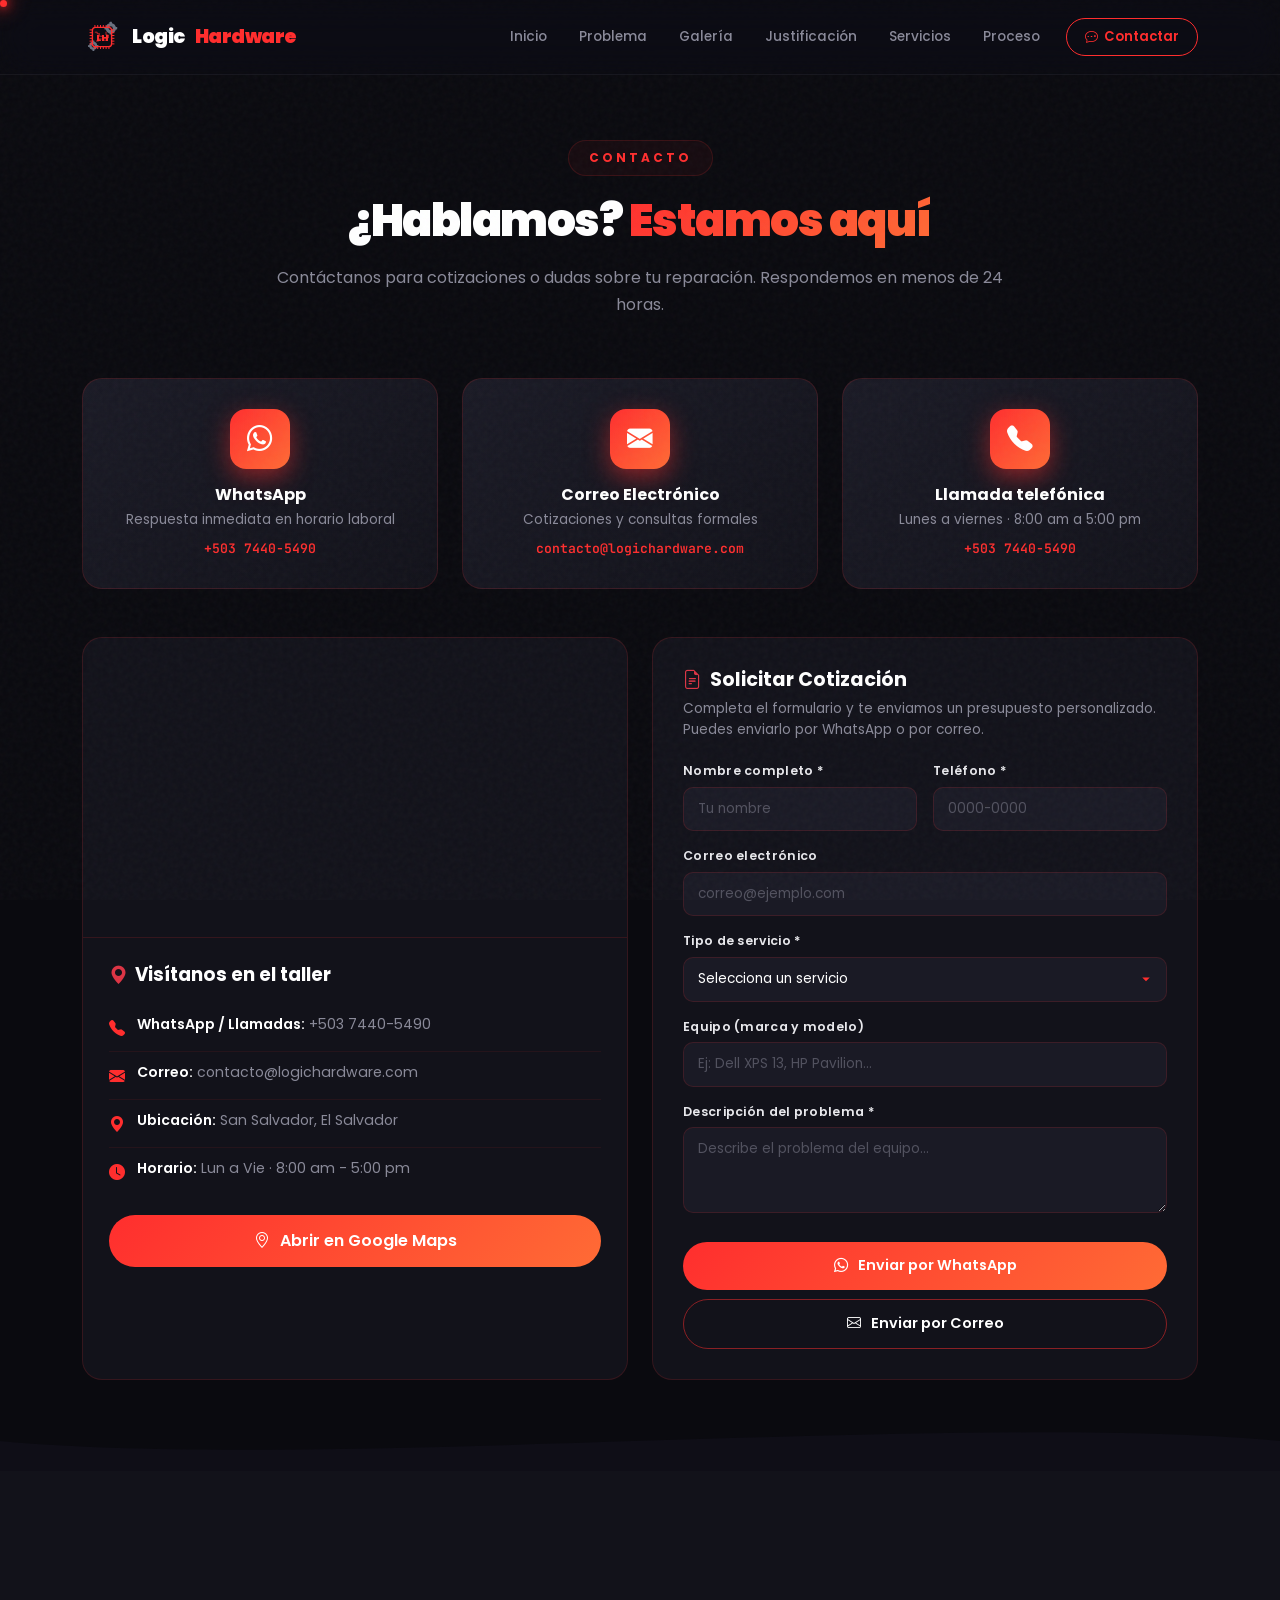
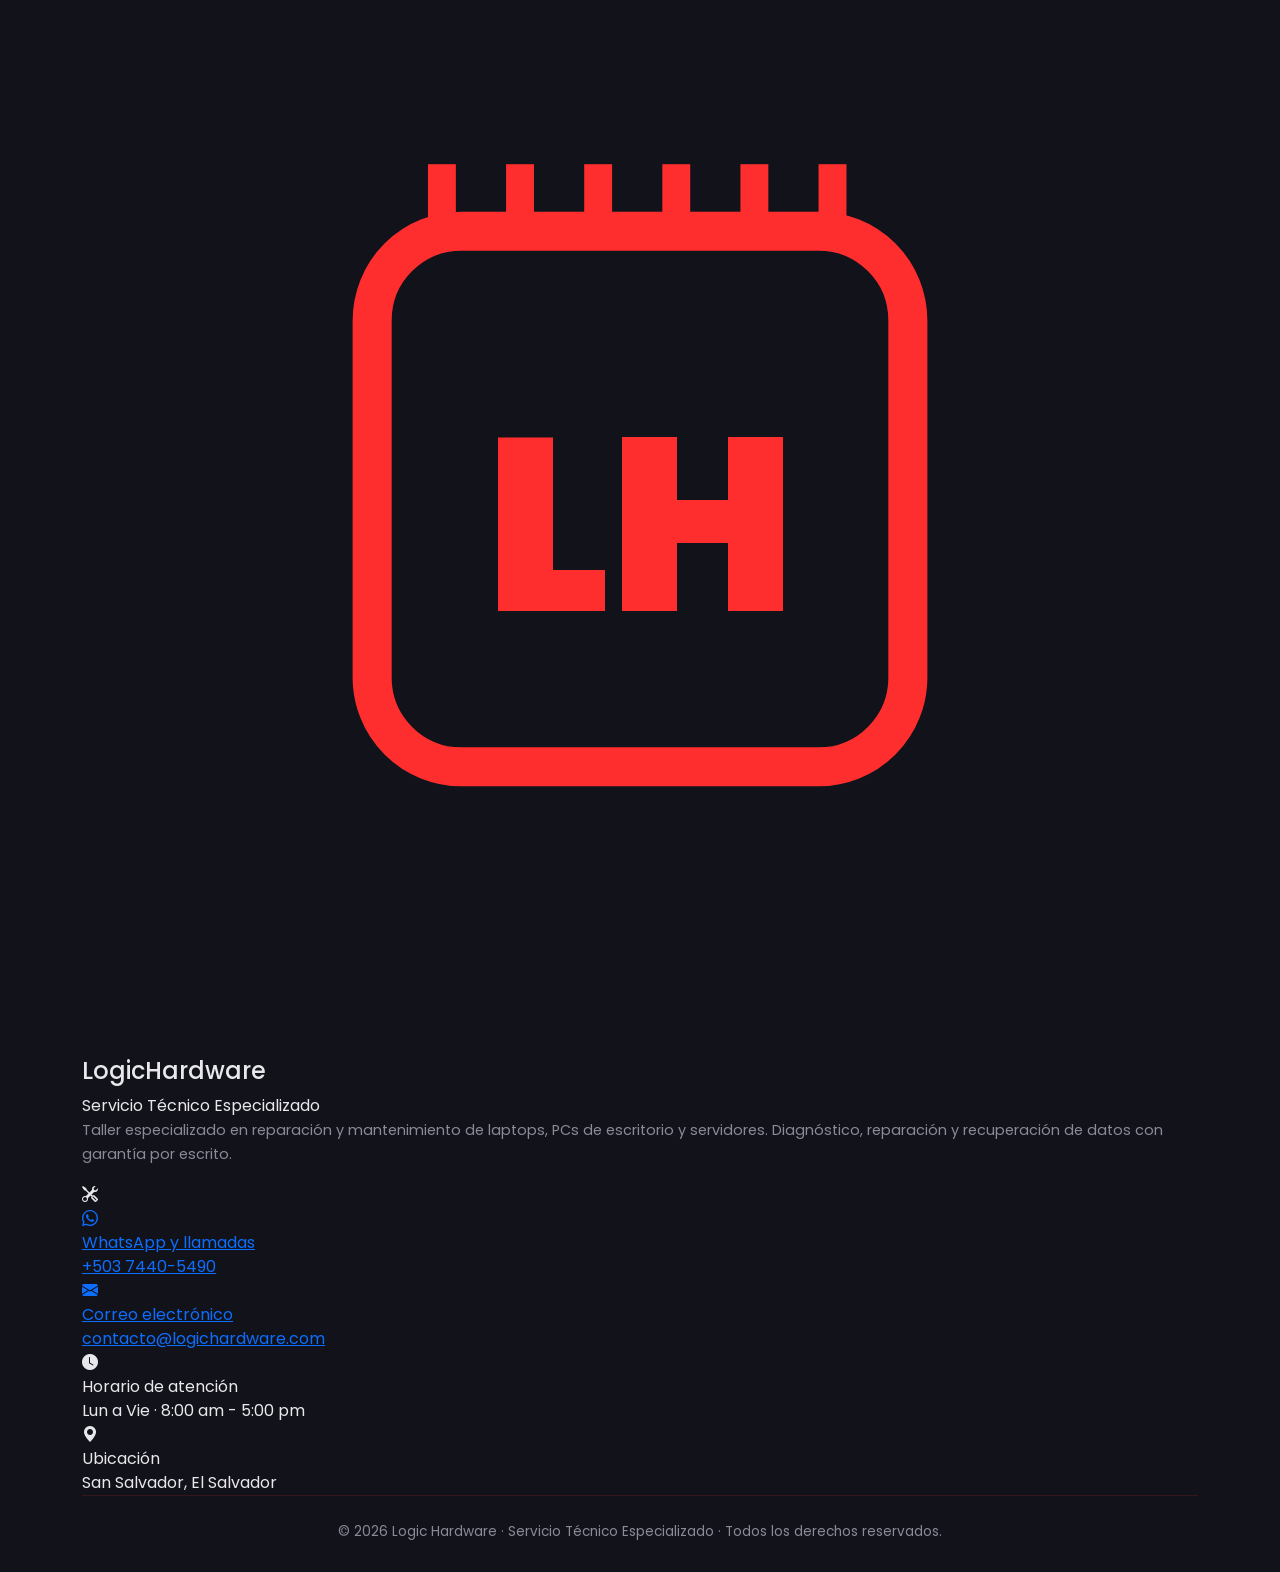
==== commit d74e408d: "Update fmt.Println message from 'Hello' to 'Goodbye'" ====
--- a/contacto.html
+++ b/contacto.html
@@ -17,7 +17,6 @@
 <div class="scroll-circle"><svg viewBox="0 0 50 50"><circle class="circle-bg" cx="25" cy="25" r="22"/><circle class="circle-progress" cx="25" cy="25" r="22"/></svg><div class="circle-text">0%</div></div>
 <button class="back-to-top" aria-label="Volver arriba"><i class="bi bi-arrow-up"></i></button>
 
-<!-- NAVBAR -->
 <nav class="navbar navbar-expand-lg navbar-lh fixed-top" id="mainNav">
     <div class="container">
         <a class="navbar-brand" href="index.html">
@@ -38,7 +37,7 @@
                 <li class="nav-item"><a class="nav-link" href="problema.html">Problema</a></li>
                 <li class="nav-item"><a class="nav-link" href="galeria.html">Galería</a></li>
                 <li class="nav-item"><a class="nav-link" href="justificacion.html">Justificación</a></li>
-                <li class="nav-item"><a class="nav-link" href="solucion.html">Solución</a></li>
+                <li class="nav-item"><a class="nav-link" href="solucion.html">Servicios</a></li>
                 <li class="nav-item"><a class="nav-link" href="proceso.html">Proceso</a></li>
                 <li class="nav-item"><a class="nav-contact-btn active" href="contacto.html"><i class="bi bi-chat-dots"></i> Contactar</a></li>
             </ul>
@@ -46,19 +45,17 @@
     </div>
 </nav>
 
-<!-- ================= CONTACTO ================= -->
 <section class="section" id="contacto" style="padding-top: 60px;">
     <div class="container">
         <div class="section-header reveal">
             <span class="section-tag">Contacto</span>
             <h2 class="section-title">¿Hablamos? <span>Estamos aquí</span></h2>
-            <p class="section-subtitle">Contáctanos para cotizaciones, dudas o para solicitar una demo del sistema. Respondemos en menos de 24 horas.</p>
-        </div>
-
-        <!-- Tarjetas de contacto -->
+            <p class="section-subtitle">Contáctanos para cotizaciones o dudas sobre tu reparación. Respondemos en menos de 24 horas.</p>
+        </div>
+
         <div class="row g-4 justify-content-center mb-5">
             <div class="col-md-6 col-lg-4 reveal">
-                <a href="https://wa.me/50374405490?text=Hola,%20me%20interesa%20Logic%20Hardware" target="_blank" class="contact-card">
+                <a href="https://wa.me/50374405490?text=Hola,%20necesito%20una%20cotización%20de%20reparación" target="_blank" class="contact-card">
                     <div class="contact-icon"><i class="bi bi-whatsapp"></i></div>
                     <h5>WhatsApp</h5>
                     <p>Respuesta inmediata en horario laboral</p>
@@ -66,7 +63,7 @@
                 </a>
             </div>
             <div class="col-md-6 col-lg-4 reveal">
-                <a href="mailto:contacto@logichardware.com?subject=Cotización%20Logic%20Hardware" class="contact-card">
+                <a href="mailto:contacto@logichardware.com?subject=Cotización%20de%20Reparación" class="contact-card">
                     <div class="contact-icon"><i class="bi bi-envelope-fill"></i></div>
                     <h5>Correo Electrónico</h5>
                     <p>Cotizaciones y consultas formales</p>
@@ -74,48 +71,45 @@
                 </a>
             </div>
             <div class="col-md-6 col-lg-4 reveal">
-                <a href="tel:+50322222222" class="contact-card">
+                <a href="tel:+50374405490" class="contact-card">
                     <div class="contact-icon"><i class="bi bi-telephone-fill"></i></div>
                     <h5>Llamada telefónica</h5>
                     <p>Lunes a viernes · 8:00 am a 5:00 pm</p>
-                    <div class="contact-value">+503 2222-2222</div>
+                    <div class="contact-value">+503 7440-5490</div>
                 </a>
             </div>
         </div>
 
-        <!-- Mapa + Formulario -->
         <div class="row g-4">
-            <!-- Mapa -->
             <div class="col-lg-6 reveal">
                 <div class="map-card">
                     <div class="map-wrapper">
                         <iframe
-                            src="https://maps.google.com/maps?q=INFRAMEN%20San%20Salvador&t=&z=16&ie=UTF8&iwloc=&output=embed"
+                            src="https://maps.google.com/maps?q=San%20Salvador%20El%20Salvador&t=&z=14&ie=UTF8&iwloc=&output=embed"
                             loading="lazy"
                             referrerpolicy="no-referrer-when-downgrade"
-                            title="Ubicación INFRAMEN">
+                            title="Ubicación del taller">
                         </iframe>
                     </div>
                     <div class="map-info">
-                        <h5><i class="bi bi-geo-alt-fill text-danger me-2"></i>Visítanos en INFRAMEN</h5>
+                        <h5><i class="bi bi-geo-alt-fill text-danger me-2"></i>Visítanos en el taller</h5>
                         <ul class="contact-info-list">
-                            <li><i class="bi bi-telephone-fill"></i><span><strong>Teléfono:</strong> +503 2222-2222</span></li>
+                            <li><i class="bi bi-telephone-fill"></i><span><strong>WhatsApp / Llamadas:</strong> +503 7440-5490</span></li>
                             <li><i class="bi bi-envelope-fill"></i><span><strong>Correo:</strong> contacto@logichardware.com</span></li>
-                            <li><i class="bi bi-geo-alt-fill"></i><span><strong>Ubicación:</strong> INFRAMEN, San Salvador</span></li>
+                            <li><i class="bi bi-geo-alt-fill"></i><span><strong>Ubicación:</strong> San Salvador, El Salvador</span></li>
                             <li><i class="bi bi-clock-fill"></i><span><strong>Horario:</strong> Lun a Vie · 8:00 am - 5:00 pm</span></li>
                         </ul>
-                        <a href="https://maps.google.com/?q=INFRAMEN+San+Salvador" target="_blank" class="btn btn-lh-primary w-100 justify-content-center">
+                        <a href="https://maps.google.com/?q=San+Salvador+El+Salvador" target="_blank" class="btn btn-lh-primary w-100 justify-content-center">
                             <i class="bi bi-geo-alt"></i> Abrir en Google Maps
                         </a>
                     </div>
                 </div>
             </div>
 
-            <!-- Formulario de cotización -->
             <div class="col-lg-6 reveal">
                 <div class="quote-card">
                     <h5><i class="bi bi-file-earmark-text text-danger me-2"></i>Solicitar Cotización</h5>
-                    <p class="quote-sub">Completa el formulario y te enviaremos un presupuesto personalizado. Puedes enviarlo por WhatsApp o por correo.</p>
+                    <p class="quote-sub">Completa el formulario y te enviamos un presupuesto personalizado. Puedes enviarlo por WhatsApp o por correo.</p>
                     <form id="quoteForm" class="quote-form" novalidate>
                         <div class="row g-3">
                             <div class="col-md-6">
@@ -140,7 +134,6 @@
                                     <option>Mantenimiento preventivo</option>
                                     <option>Cambio de pieza / repuesto</option>
                                     <option>Recuperación de datos</option>
-                                    <option>Instalación de software</option>
                                     <option>Otro</option>
                                 </select>
                             </div>
@@ -174,30 +167,62 @@
     </div>
 </section>
 
-<!-- FOOTER -->
-<footer>
+<!-- ================= FOOTER REDISEÑADO ================= -->
+<footer class="footer-lh">
     <div class="container">
-        <div class="row g-4 mb-4">
-            <div class="col-lg-5">
-                <div class="footer-brand">
-                    <svg viewBox="0 0 100 100"><rect x="26" y="26" width="48" height="48" rx="8" fill="none" stroke="#ff2e2e" stroke-width="3.5"/><g fill="#ff2e2e"><rect x="31" y="20" width="2.5" height="7"/><rect x="38" y="20" width="2.5" height="7"/><rect x="45" y="20" width="2.5" height="7"/><rect x="52" y="20" width="2.5" height="7"/><rect x="59" y="20" width="2.5" height="7"/><rect x="66" y="20" width="2.5" height="7"/></g><text x="50" y="60" text-anchor="middle" fill="#ff2e2e" font-size="22" font-weight="900" font-family="Arial">LH</text></svg>
-                    <div><h4>Logic<span>Hardware</span></h4><div class="tagline">Sistema de Gestión de Reparaciones</div></div>
-                </div>
-                <p>Proyecto V1 del módulo 3.1, Especialidad Desarrollo de Software. Sistema de escritorio para la gestión completa de reparaciones de hardware.</p>
-            </div>
-            <div class="col-lg-3 col-md-6">
-                <h6>Contacto</h6>
-                <ul>
-                    <li><i class="bi bi-envelope me-2"></i><a href="mailto:contacto@logichardware.com">contacto@logichardware.com</a></li>
-                    <li><i class="bi bi-whatsapp me-2"></i><a href="https://wa.me/50374405490" target="_blank">+503 7440-5490</a></li>
-                </ul>
-            </div>
-        </div>
-        <div class="footer-bottom">© 2026 Logic Hardware · Instituto Nacional General Francisco Menéndez · Todos los derechos reservados.</div>
+        <div class="footer-hero">
+            <div class="footer-brand-top">
+                <svg class="footer-logo" viewBox="0 0 100 100"><rect x="26" y="26" width="48" height="48" rx="8" fill="none" stroke="#ff2e2e" stroke-width="3.5"/><g fill="#ff2e2e"><rect x="31" y="20" width="2.5" height="7"/><rect x="38" y="20" width="2.5" height="7"/><rect x="45" y="20" width="2.5" height="7"/><rect x="52" y="20" width="2.5" height="7"/><rect x="59" y="20" width="2.5" height="7"/><rect x="66" y="20" width="2.5" height="7"/></g><text x="50" y="60" text-anchor="middle" fill="#ff2e2e" font-size="22" font-weight="900" font-family="Arial">LH</text></svg>
+                <h4 class="footer-title-brand">Logic<span>Hardware</span></h4>
+                <div class="footer-tagline">Servicio Técnico Especializado</div>
+            </div>
+            <p class="footer-description">
+                Taller especializado en reparación y mantenimiento de laptops, PCs de escritorio y servidores. Diagnóstico, reparación y recuperación de datos con garantía por escrito.
+            </p>
+        </div>
+
+        <div class="footer-divider">
+            <span></span><i class="bi bi-tools"></i><span></span>
+        </div>
+
+        <div class="footer-contact-grid">
+            <a href="https://wa.me/50374405490" target="_blank" class="footer-contact-item">
+                <div class="footer-contact-icon"><i class="bi bi-whatsapp"></i></div>
+                <div class="footer-contact-info">
+                    <div class="footer-contact-label">WhatsApp y llamadas</div>
+                    <div class="footer-contact-value">+503 7440-5490</div>
+                </div>
+            </a>
+            <a href="mailto:contacto@logichardware.com" class="footer-contact-item">
+                <div class="footer-contact-icon"><i class="bi bi-envelope-fill"></i></div>
+                <div class="footer-contact-info">
+                    <div class="footer-contact-label">Correo electrónico</div>
+                    <div class="footer-contact-value">contacto@logichardware.com</div>
+                </div>
+            </a>
+            <div class="footer-contact-item">
+                <div class="footer-contact-icon"><i class="bi bi-clock-fill"></i></div>
+                <div class="footer-contact-info">
+                    <div class="footer-contact-label">Horario de atención</div>
+                    <div class="footer-contact-value">Lun a Vie · 8:00 am - 5:00 pm</div>
+                </div>
+            </div>
+            <div class="footer-contact-item">
+                <div class="footer-contact-icon"><i class="bi bi-geo-alt-fill"></i></div>
+                <div class="footer-contact-info">
+                    <div class="footer-contact-label">Ubicación</div>
+                    <div class="footer-contact-value">San Salvador, El Salvador</div>
+                </div>
+            </div>
+        </div>
+
+        <div class="footer-bottom">
+            © 2026 Logic Hardware · Servicio Técnico Especializado · Todos los derechos reservados.
+        </div>
     </div>
 </footer>
 
 <script src="https://cdn.jsdelivr.net/npm/bootstrap@5.3.3/dist/js/bootstrap.bundle.min.js"></script>
 <script src="script.js"></script>
 </body>
-</html>+</html>
